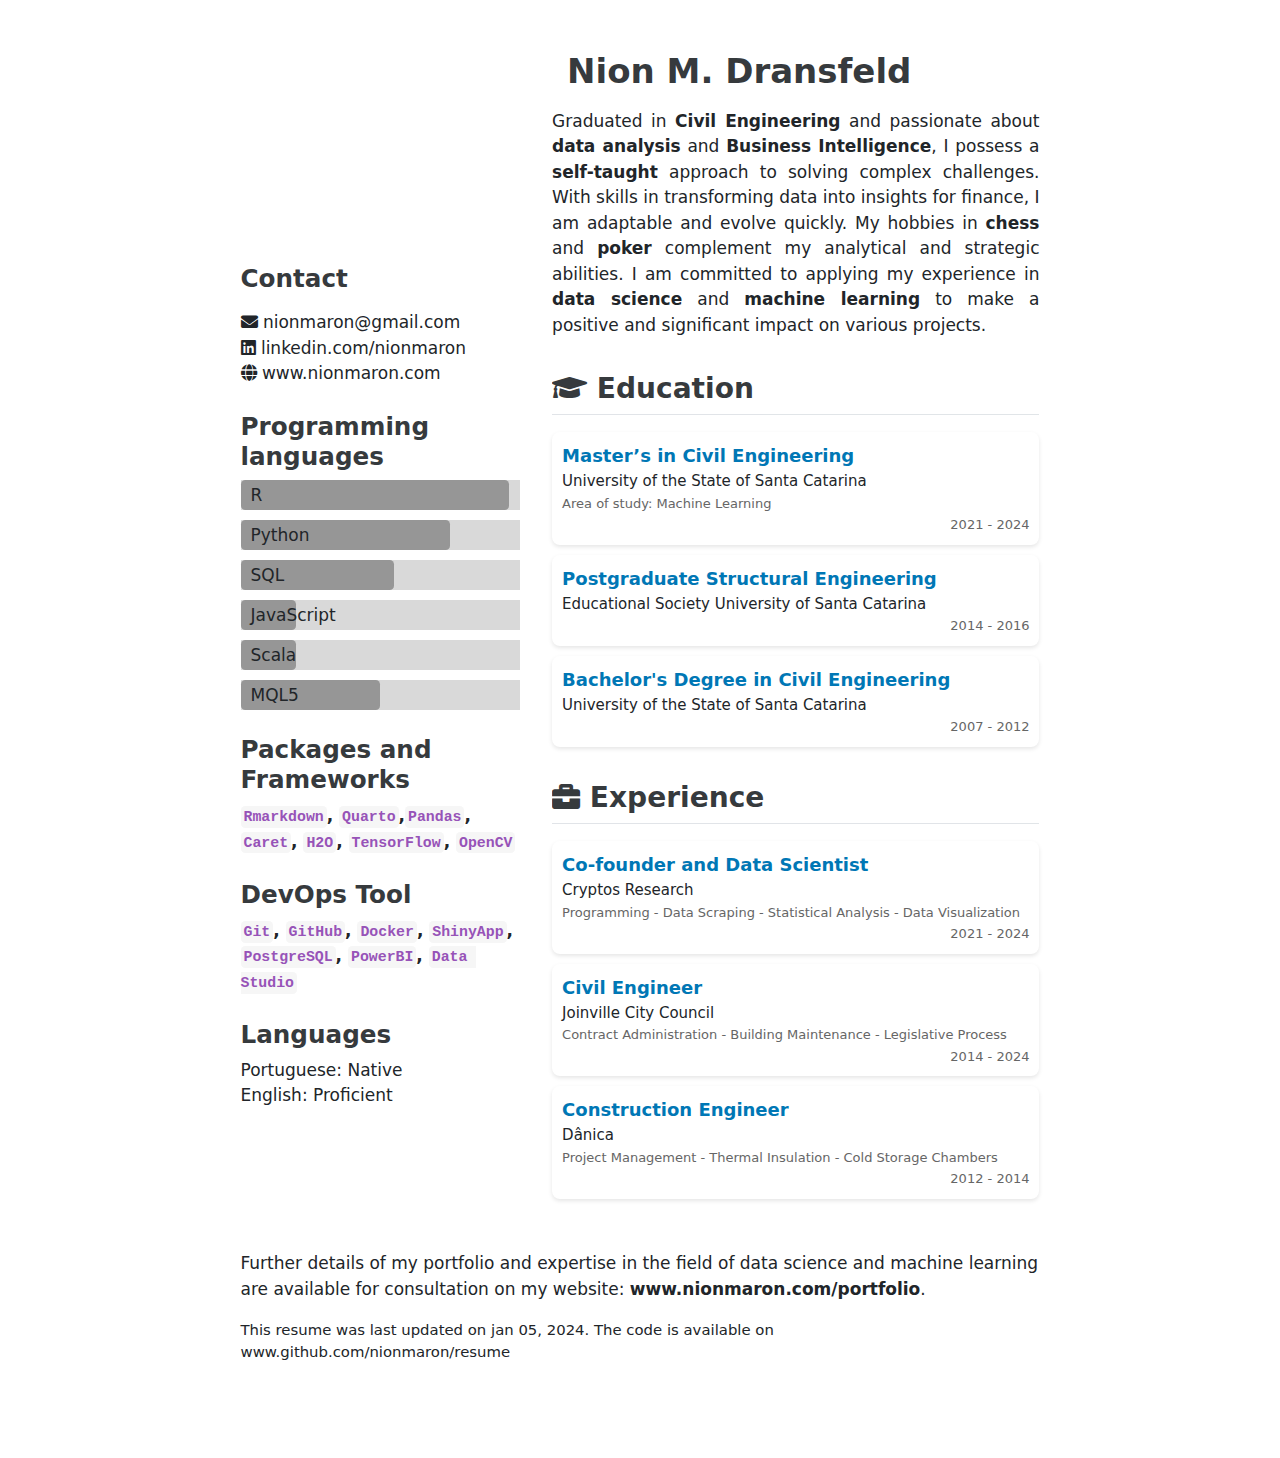
==== Resume-Data -Scientist.html @ 06f5cbb0 "nion-resume" ====
<!DOCTYPE html>
<html xmlns="http://www.w3.org/1999/xhtml" lang="en" xml:lang="en"><head>

<meta charset="utf-8">
<meta name="generator" content="quarto-1.3.353">

<meta name="viewport" content="width=device-width, initial-scale=1.0, user-scalable=yes">


<title>resume-data--scientist</title>
<style>
code{white-space: pre-wrap;}
span.smallcaps{font-variant: small-caps;}
div.columns{display: flex; gap: min(4vw, 1.5em);}
div.column{flex: auto; overflow-x: auto;}
div.hanging-indent{margin-left: 1.5em; text-indent: -1.5em;}
ul.task-list{list-style: none;}
ul.task-list li input[type="checkbox"] {
  width: 0.8em;
  margin: 0 0.8em 0.2em -1em; /* quarto-specific, see https://github.com/quarto-dev/quarto-cli/issues/4556 */ 
  vertical-align: middle;
}
</style>


<script src="Resume-Data -Scientist_files/libs/clipboard/clipboard.min.js"></script>
<script src="Resume-Data -Scientist_files/libs/quarto-html/quarto.js"></script>
<script src="Resume-Data -Scientist_files/libs/quarto-html/popper.min.js"></script>
<script src="Resume-Data -Scientist_files/libs/quarto-html/tippy.umd.min.js"></script>
<script src="Resume-Data -Scientist_files/libs/quarto-html/anchor.min.js"></script>
<link href="Resume-Data -Scientist_files/libs/quarto-html/tippy.css" rel="stylesheet">
<link href="Resume-Data -Scientist_files/libs/quarto-html/quarto-syntax-highlighting.css" rel="stylesheet" id="quarto-text-highlighting-styles">
<script src="Resume-Data -Scientist_files/libs/bootstrap/bootstrap.min.js"></script>
<link href="Resume-Data -Scientist_files/libs/bootstrap/bootstrap-icons.css" rel="stylesheet">
<link href="Resume-Data -Scientist_files/libs/bootstrap/bootstrap.min.css" rel="stylesheet" id="quarto-bootstrap" data-mode="light">


</head>

<body class="fullcontent">

<div id="quarto-content" class="page-columns page-rows-contents page-layout-article">

<main class="content" id="quarto-document-content">



<div class="columns">
<div class="column" style="width:35%;">
<style>
/* Style for the image */
.img-container {
  width: 200px; /* Initial width */
  overflow: hidden; /* Hide the overflow */
  opacity: 0; /* Start with the image invisible */
  transition: opacity 2s ease-in, transform 0.5s ease; /* Transition for fade-in and hover */
}

/* Fade-in effect when the page loads */
.img-container img {
  width: 100%; /* Make image fill the container */
  transition: transform 0.5s ease; /* Smooth transition for hover effect */
}

/* Hover effect */
.img-container:hover {
  transform: scale(1.1); /* Increase size to 110% when hovered */
}

/* Keyframes for fade-in animation */
@keyframes fadeIn {
    from { opacity: 0; }
    to { opacity: 1; }
}

/* Apply the animation to the image container */
.img-container {
    animation: fadeIn 2s ease-in forwards; /* Apply the fade-in effect on load */
}

</style>
<p><a href="https://nionmaron.com/"></a></p><a href="https://nionmaron.com/">
<div class="img-container">
<p><img src="images/profile.png" alt="Descriptive Alt Text"></p>
</div>
</a><p><a href="https://nionmaron.com/"></a></p>
<section id="contact" class="level3">
<h3 class="anchored" data-anchor-id="contact">Contact</h3>
<p><link rel="stylesheet" href="https://cdnjs.cloudflare.com/ajax/libs/font-awesome/5.15.4/css/all.min.css"></p>
<style>
.contact-item a {
  text-decoration: none;  /* Remove o sublinhado */
  color: inherit;         /* A cor do link será a mesma do texto circundante */
}
</style>
<div class="contact-item">
<p><i class="fas fa-envelope icon"></i> <a href="mailto:nionmaron@gmail.com">nionmaron@gmail.com</a> <br> <i class="fab fa-linkedin icon"></i> <a href="https://www.linkedin.com/in/nionmaron/" target="_blank">linkedin.com/nionmaron</a> <br> <i class="fas fa-globe icon"></i> <a href="http://www.nionmaron.com" target="_blank">www.nionmaron.com</a> <br></p>
</div>
</section>
<section id="skills" class="level3">
<h3 class="anchored" data-anchor-id="skills">Programming languages</h3>
<style>
/* Add some styling to the skill-bar */
.skill-bar {
  width: 100%; /* Full width of the container */
  background-color: #d9d9d9; /* Light grey background color of the bar */
  position: relative; /* Set position relative for absolute positioning inside */
  height: 30px; /* Fixed height for the bar */
  margin-bottom: 10px; /* Space between bars */
}

/* The actual bar */
.progress {
  background-color: #969696; /* Green color of the progressing bar */
  width: 0%; /* Start width at 0% to ensure left to right fill */
  height: 100%; /* Full height of its container */
  transition: width 2s ease; /* Smooth transition for the width */
  position: absolute; /* Position the bar */
}

/* Text to display over the bar */
.progress-text {
  position: absolute; /* Position the text over the bar */
  left: 10px; /* Small space from the left */
  line-height: 30px; /* Align vertically */
  /*font-weight: bold;  Make the text bold */
  z-index: 1; /* Bring text in front of the bar */
}
</style>
<!-- Skill Bars -->
<div class="skill-bar">
<div class="progress" data-width="96">

</div>
<div class="progress-text">
<p>R</p>
</div>
</div>
<div class="skill-bar">
<div class="progress" data-width="75">

</div>
<div class="progress-text">
<p>Python</p>
</div>
</div>
<div class="skill-bar">
<div class="progress" data-width="55">

</div>
<div class="progress-text">
<p>SQL</p>
</div>
</div>
<div class="skill-bar">
<div class="progress" data-width="20">

</div>
<div class="progress-text">
<p>JavaScript</p>
</div>
</div>
<div class="skill-bar">
<div class="progress" data-width="20">

</div>
<div class="progress-text">
<p>Scala</p>
</div>
</div>
<div class="skill-bar">
<div class="progress" data-width="50">

</div>
<div class="progress-text">
<p>MQL5</p>
</div>
</div>
<!-- Add more skill bars as needed -->
<script>
// Use JavaScript to animate the width of the progress bars
window.onload = function() {
  var elems = document.querySelectorAll('.progress');
  for(var i = 0; i < elems.length; i++) {
    // Retrieve the target width from the data attribute
    var targetWidth = elems[i].getAttribute('data-width') + '%';
    // Animate the width from 0% to the target width
    elems[i].style.width = targetWidth;
  }
}
</script>
</section>
<section id="packages-and-frameworks" class="level3">
<h3 class="anchored" data-anchor-id="packages-and-frameworks">Packages and Frameworks</h3>
<p><strong><code>Rmarkdown</code>, <code>Quarto</code>,<code>Pandas</code>, <code>Caret</code>, <code>H2O</code>, <code>TensorFlow</code>, <code>OpenCV</code></strong></p>
</section>
<section id="devops-tool" class="level3">
<h3 class="anchored" data-anchor-id="devops-tool">DevOps Tool</h3>
<p><strong><code>Git</code>, <code>GitHub</code>, <code>Docker</code>, <code>ShinyApp</code>, <code>PostgreSQL</code>, <code>PowerBI</code>, <code>Data Studio</code></strong></p>
</section>
<section id="languages" class="level3">
<h3 class="anchored" data-anchor-id="languages">Languages</h3>
<p>Portuguese: Native <br> English: Proficient</p>
</section>
</div><div class="column" style="width:4%;">

</div><div class="column" style="width:61%;">
<section id="nion-m.-dransfeld" class="level1">
<h1><span class="highlight"><strong>Nion M. Dransfeld</strong></span></h1>
<div style="text-align: justify">

<style>
.highlight {
  animation: fadeBackground 100s forwards; /* Animar por 5 segundos e manter o estado final */
  display: inline; /* Manter o comportamento de texto */
  padding: 5px 10px; /* 5px de espaço vertical e 10px de espaço horizontal */
  margin: 0 5px; /* Espaço adicional nas laterais para separar do resto do texto */
  border-radius: 5px; /* Borda arredondada com um raio de 5px */
}

@keyframes fadeBackground {
  from {background-color: transparent;}
  to {background-color: #b3daff;} /* Um tom de azul claro e moderno */
}

</style>

<p>Graduated in <strong>Civil Engineering</strong> and passionate about <strong>data analysis</strong> and <strong>Business Intelligence</strong>, I possess a <strong>self-taught</strong> approach to solving complex challenges. With skills in transforming data into insights for finance, I am adaptable and evolve quickly. My hobbies in <strong>chess</strong> and <strong>poker</strong> complement my analytical and strategic abilities. I am committed to applying my experience in <strong>data science</strong> and <strong>machine learning</strong> to make a positive and significant impact on various projects.</p>
</div>
<section id="education" class="level2">
<h2 class="anchored" data-anchor-id="education"><i class="fas fa-graduation-cap"></i> Education</h2>



<meta charset="UTF-8">
<meta name="viewport" content="width=device-width, initial-scale=1.0">
<title>Education Blocks</title>
<style>

  .education-block {
    background: transparent; /* Set the background to transparent */
    border-radius: 8px;
    box-shadow: 0 2px 4px rgba(0,0,0,0.1);
    margin-bottom: 10px; /* Further reduced margin */
    padding: 10px; /* Further reduced padding */
    display: flex;
    flex-direction: column;
    transition: background-color 0.3s; /* Smooth transition for hover effect */
  }

  .education-block:hover {
    background-color: #f9f9f9; /* Background color on hover */
    cursor: pointer; /* Change cursor to indicate clickable */
  }

  .title {
    font-size: 18px;
    font-weight: bold;
    color: #0077B5;
    margin-bottom: 1px; /* Further reduced margin */
  }

  .institution {
    font-size: 15px;
    margin-bottom: 1px; /* Further reduced margin */
    display: flex;
    align-items: center; /* Align the icon and text vertically */
  }

  .location {
    font-size: 13px;
    color: #666;
    display: flex;
    align-items: center; /* Align the icon and text vertically */
    margin-bottom: 2px; /* Further reduced margin */
  }

  .location-icon {
    font-size: 16px; /* Adjust size as needed */
    color: #0077B5; /* Or any other color you prefer */
    margin-right: 5px; /* Space between icon and text */
  }

  .period {
    font-size: 13px;
    color: #666;
    text-align: right;
    margin-top: auto; /* Keeps the period at the bottom */
  }

  @media screen and (max-width: 768px) {
    .education-block {
        padding: 8px; /* Even more reduced padding for small screens */
    }
  }
  .education-block-link {
  text-decoration: none; /* Remove o sublinhado dos links */
  color: inherit; /* Mantém a cor do texto igual ao resto do conteúdo */
  display: block; /* Faz o link se comportar como um bloco */
}

.education-block:hover {
  background-color: #f9f9f9; /* Cor de fundo no hover */
  /* Outras propriedades de estilo para hover */
}

/* Outros estilos permanecem inalterados */

  
</style>



<a href="https://www.udesc.br/international/colleges" target="_blank" rel="noopener noreferrer" class="education-block-link">
  <div class="education-block">
    <div class="title">Master’s in Civil Engineering</div>
    <div class="institution">
      University of the State of Santa Catarina
    </div>
    <div class="location">Area of study: Machine Learning</div>
    <div class="period">2021 - 2024</div>
  </div>
</a>

<a href="https://www.unisociesc.com.br/" target="_blank" rel="noopener noreferrer" class="education-block-link">
  <div class="education-block">
    <div class="title">Postgraduate Structural Engineering</div>
    <div class="institution">
      Educational Society University of Santa Catarina
    </div>
    <div class="period">2014 - 2016</div>
  </div>
</a>

<a href="https://www.udesc.br/international/colleges/graduate" target="_blank" rel="noopener noreferrer" class="education-block-link">
  <div class="education-block">
    <div class="title">Bachelor's Degree in Civil Engineering</div>
    <div class="institution">
      University of the State of Santa Catarina
    </div>
    <div class="period">2007 - 2012</div>
  </div>
</a>



</section>
<section id="experience" class="level2">
<h2 class="anchored" data-anchor-id="experience"><i class="fas fa-briefcase"></i> Experience</h2>

<a href="https://cryptosresearch.com/" target="_blank" rel="noopener noreferrer" class="education-block-link">
  <div class="education-block">
    <div class="title">Co-founder and Data Scientist</div>
    <div class="institution">
      Cryptos Research 
    </div>
     <div class="location">Programming - Data Scraping - Statistical Analysis - Data Visualization</div>
    <div class="period">2021 - 2024</div>
  </div>
</a>

<a href="https://camara.joinville.br/" target="_blank" rel="noopener noreferrer" class="education-block-link">
  <div class="education-block">
    <div class="title">Civil Engineer</div>
    <div class="institution">
      Joinville City Council
    </div>
     <div class="location">Contract Administration - Building Maintenance - Legislative Process </div>
    <div class="period">2014 - 2024</div>
  </div>
</a>
<a href="https://danica.com.br/en" target="_blank" rel="noopener noreferrer" class="education-block-link">
  <div class="education-block">
    <div class="title">Construction Engineer</div>
    <div class="institution">
      Dânica 
    </div>
     <div class="location">Project Management - Thermal Insulation - Cold Storage Chambers </div>
    <div class="period">2012 - 2014</div>
  </div>
</a>

</section>
</section>
</div>
</div>
<p><br></p>
<div class="contact-item">
<p>Further details of my portfolio and expertise in the field of data science and machine learning are available for consultation on my website: <a href="https://nionmaron.com/portfolio"><strong>www.nionmaron.com/portfolio</strong></a>.</p>
<p class="small">
This resume was last updated on jan 05, 2024. The code is available on <a href="https://github.com/nionmaron/resume">www.github.com/nionmaron/resume</a>
</p>
</div>

</main>
<!-- /main column -->
<script id="quarto-html-after-body" type="application/javascript">
window.document.addEventListener("DOMContentLoaded", function (event) {
  const toggleBodyColorMode = (bsSheetEl) => {
    const mode = bsSheetEl.getAttribute("data-mode");
    const bodyEl = window.document.querySelector("body");
    if (mode === "dark") {
      bodyEl.classList.add("quarto-dark");
      bodyEl.classList.remove("quarto-light");
    } else {
      bodyEl.classList.add("quarto-light");
      bodyEl.classList.remove("quarto-dark");
    }
  }
  const toggleBodyColorPrimary = () => {
    const bsSheetEl = window.document.querySelector("link#quarto-bootstrap");
    if (bsSheetEl) {
      toggleBodyColorMode(bsSheetEl);
    }
  }
  toggleBodyColorPrimary();  
  const icon = "";
  const anchorJS = new window.AnchorJS();
  anchorJS.options = {
    placement: 'right',
    icon: icon
  };
  anchorJS.add('.anchored');
  const isCodeAnnotation = (el) => {
    for (const clz of el.classList) {
      if (clz.startsWith('code-annotation-')) {                     
        return true;
      }
    }
    return false;
  }
  const clipboard = new window.ClipboardJS('.code-copy-button', {
    text: function(trigger) {
      const codeEl = trigger.previousElementSibling.cloneNode(true);
      for (const childEl of codeEl.children) {
        if (isCodeAnnotation(childEl)) {
          childEl.remove();
        }
      }
      return codeEl.innerText;
    }
  });
  clipboard.on('success', function(e) {
    // button target
    const button = e.trigger;
    // don't keep focus
    button.blur();
    // flash "checked"
    button.classList.add('code-copy-button-checked');
    var currentTitle = button.getAttribute("title");
    button.setAttribute("title", "Copied!");
    let tooltip;
    if (window.bootstrap) {
      button.setAttribute("data-bs-toggle", "tooltip");
      button.setAttribute("data-bs-placement", "left");
      button.setAttribute("data-bs-title", "Copied!");
      tooltip = new bootstrap.Tooltip(button, 
        { trigger: "manual", 
          customClass: "code-copy-button-tooltip",
          offset: [0, -8]});
      tooltip.show();    
    }
    setTimeout(function() {
      if (tooltip) {
        tooltip.hide();
        button.removeAttribute("data-bs-title");
        button.removeAttribute("data-bs-toggle");
        button.removeAttribute("data-bs-placement");
      }
      button.setAttribute("title", currentTitle);
      button.classList.remove('code-copy-button-checked');
    }, 1000);
    // clear code selection
    e.clearSelection();
  });
  function tippyHover(el, contentFn) {
    const config = {
      allowHTML: true,
      content: contentFn,
      maxWidth: 500,
      delay: 100,
      arrow: false,
      appendTo: function(el) {
          return el.parentElement;
      },
      interactive: true,
      interactiveBorder: 10,
      theme: 'quarto',
      placement: 'bottom-start'
    };
    window.tippy(el, config); 
  }
  const noterefs = window.document.querySelectorAll('a[role="doc-noteref"]');
  for (var i=0; i<noterefs.length; i++) {
    const ref = noterefs[i];
    tippyHover(ref, function() {
      // use id or data attribute instead here
      let href = ref.getAttribute('data-footnote-href') || ref.getAttribute('href');
      try { href = new URL(href).hash; } catch {}
      const id = href.replace(/^#\/?/, "");
      const note = window.document.getElementById(id);
      return note.innerHTML;
    });
  }
      let selectedAnnoteEl;
      const selectorForAnnotation = ( cell, annotation) => {
        let cellAttr = 'data-code-cell="' + cell + '"';
        let lineAttr = 'data-code-annotation="' +  annotation + '"';
        const selector = 'span[' + cellAttr + '][' + lineAttr + ']';
        return selector;
      }
      const selectCodeLines = (annoteEl) => {
        const doc = window.document;
        const targetCell = annoteEl.getAttribute("data-target-cell");
        const targetAnnotation = annoteEl.getAttribute("data-target-annotation");
        const annoteSpan = window.document.querySelector(selectorForAnnotation(targetCell, targetAnnotation));
        const lines = annoteSpan.getAttribute("data-code-lines").split(",");
        const lineIds = lines.map((line) => {
          return targetCell + "-" + line;
        })
        let top = null;
        let height = null;
        let parent = null;
        if (lineIds.length > 0) {
            //compute the position of the single el (top and bottom and make a div)
            const el = window.document.getElementById(lineIds[0]);
            top = el.offsetTop;
            height = el.offsetHeight;
            parent = el.parentElement.parentElement;
          if (lineIds.length > 1) {
            const lastEl = window.document.getElementById(lineIds[lineIds.length - 1]);
            const bottom = lastEl.offsetTop + lastEl.offsetHeight;
            height = bottom - top;
          }
          if (top !== null && height !== null && parent !== null) {
            // cook up a div (if necessary) and position it 
            let div = window.document.getElementById("code-annotation-line-highlight");
            if (div === null) {
              div = window.document.createElement("div");
              div.setAttribute("id", "code-annotation-line-highlight");
              div.style.position = 'absolute';
              parent.appendChild(div);
            }
            div.style.top = top - 2 + "px";
            div.style.height = height + 4 + "px";
            let gutterDiv = window.document.getElementById("code-annotation-line-highlight-gutter");
            if (gutterDiv === null) {
              gutterDiv = window.document.createElement("div");
              gutterDiv.setAttribute("id", "code-annotation-line-highlight-gutter");
              gutterDiv.style.position = 'absolute';
              const codeCell = window.document.getElementById(targetCell);
              const gutter = codeCell.querySelector('.code-annotation-gutter');
              gutter.appendChild(gutterDiv);
            }
            gutterDiv.style.top = top - 2 + "px";
            gutterDiv.style.height = height + 4 + "px";
          }
          selectedAnnoteEl = annoteEl;
        }
      };
      const unselectCodeLines = () => {
        const elementsIds = ["code-annotation-line-highlight", "code-annotation-line-highlight-gutter"];
        elementsIds.forEach((elId) => {
          const div = window.document.getElementById(elId);
          if (div) {
            div.remove();
          }
        });
        selectedAnnoteEl = undefined;
      };
      // Attach click handler to the DT
      const annoteDls = window.document.querySelectorAll('dt[data-target-cell]');
      for (const annoteDlNode of annoteDls) {
        annoteDlNode.addEventListener('click', (event) => {
          const clickedEl = event.target;
          if (clickedEl !== selectedAnnoteEl) {
            unselectCodeLines();
            const activeEl = window.document.querySelector('dt[data-target-cell].code-annotation-active');
            if (activeEl) {
              activeEl.classList.remove('code-annotation-active');
            }
            selectCodeLines(clickedEl);
            clickedEl.classList.add('code-annotation-active');
          } else {
            // Unselect the line
            unselectCodeLines();
            clickedEl.classList.remove('code-annotation-active');
          }
        });
      }
  const findCites = (el) => {
    const parentEl = el.parentElement;
    if (parentEl) {
      const cites = parentEl.dataset.cites;
      if (cites) {
        return {
          el,
          cites: cites.split(' ')
        };
      } else {
        return findCites(el.parentElement)
      }
    } else {
      return undefined;
    }
  };
  var bibliorefs = window.document.querySelectorAll('a[role="doc-biblioref"]');
  for (var i=0; i<bibliorefs.length; i++) {
    const ref = bibliorefs[i];
    const citeInfo = findCites(ref);
    if (citeInfo) {
      tippyHover(citeInfo.el, function() {
        var popup = window.document.createElement('div');
        citeInfo.cites.forEach(function(cite) {
          var citeDiv = window.document.createElement('div');
          citeDiv.classList.add('hanging-indent');
          citeDiv.classList.add('csl-entry');
          var biblioDiv = window.document.getElementById('ref-' + cite);
          if (biblioDiv) {
            citeDiv.innerHTML = biblioDiv.innerHTML;
          }
          popup.appendChild(citeDiv);
        });
        return popup.innerHTML;
      });
    }
  }
});
</script>
</div> <!-- /content -->



</body></html>
---- Resume-Data -Scientist_files/libs/quarto-html/tippy.css ----
.tippy-box[data-animation=fade][data-state=hidden]{opacity:0}[data-tippy-root]{max-width:calc(100vw - 10px)}.tippy-box{position:relative;background-color:#333;color:#fff;border-radius:4px;font-size:14px;line-height:1.4;white-space:normal;outline:0;transition-property:transform,visibility,opacity}.tippy-box[data-placement^=top]>.tippy-arrow{bottom:0}.tippy-box[data-placement^=top]>.tippy-arrow:before{bottom:-7px;left:0;border-width:8px 8px 0;border-top-color:initial;transform-origin:center top}.tippy-box[data-placement^=bottom]>.tippy-arrow{top:0}.tippy-box[data-placement^=bottom]>.tippy-arrow:before{top:-7px;left:0;border-width:0 8px 8px;border-bottom-color:initial;transform-origin:center bottom}.tippy-box[data-placement^=left]>.tippy-arrow{right:0}.tippy-box[data-placement^=left]>.tippy-arrow:before{border-width:8px 0 8px 8px;border-left-color:initial;right:-7px;transform-origin:center left}.tippy-box[data-placement^=right]>.tippy-arrow{left:0}.tippy-box[data-placement^=right]>.tippy-arrow:before{left:-7px;border-width:8px 8px 8px 0;border-right-color:initial;transform-origin:center right}.tippy-box[data-inertia][data-state=visible]{transition-timing-function:cubic-bezier(.54,1.5,.38,1.11)}.tippy-arrow{width:16px;height:16px;color:#333}.tippy-arrow:before{content:"";position:absolute;border-color:transparent;border-style:solid}.tippy-content{position:relative;padding:5px 9px;z-index:1}
---- Resume-Data -Scientist_files/libs/quarto-html/quarto-syntax-highlighting.css ----
/* quarto syntax highlight colors */
:root {
  --quarto-hl-ot-color: #003B4F;
  --quarto-hl-at-color: #657422;
  --quarto-hl-ss-color: #20794D;
  --quarto-hl-an-color: #5E5E5E;
  --quarto-hl-fu-color: #4758AB;
  --quarto-hl-st-color: #20794D;
  --quarto-hl-cf-color: #003B4F;
  --quarto-hl-op-color: #5E5E5E;
  --quarto-hl-er-color: #AD0000;
  --quarto-hl-bn-color: #AD0000;
  --quarto-hl-al-color: #AD0000;
  --quarto-hl-va-color: #111111;
  --quarto-hl-bu-color: inherit;
  --quarto-hl-ex-color: inherit;
  --quarto-hl-pp-color: #AD0000;
  --quarto-hl-in-color: #5E5E5E;
  --quarto-hl-vs-color: #20794D;
  --quarto-hl-wa-color: #5E5E5E;
  --quarto-hl-do-color: #5E5E5E;
  --quarto-hl-im-color: #00769E;
  --quarto-hl-ch-color: #20794D;
  --quarto-hl-dt-color: #AD0000;
  --quarto-hl-fl-color: #AD0000;
  --quarto-hl-co-color: #5E5E5E;
  --quarto-hl-cv-color: #5E5E5E;
  --quarto-hl-cn-color: #8f5902;
  --quarto-hl-sc-color: #5E5E5E;
  --quarto-hl-dv-color: #AD0000;
  --quarto-hl-kw-color: #003B4F;
}

/* other quarto variables */
:root {
  --quarto-font-monospace: SFMono-Regular, Menlo, Monaco, Consolas, "Liberation Mono", "Courier New", monospace;
}

pre > code.sourceCode > span {
  color: #003B4F;
}

code span {
  color: #003B4F;
}

code.sourceCode > span {
  color: #003B4F;
}

div.sourceCode,
div.sourceCode pre.sourceCode {
  color: #003B4F;
}

code span.ot {
  color: #003B4F;
  font-style: inherit;
}

code span.at {
  color: #657422;
  font-style: inherit;
}

code span.ss {
  color: #20794D;
  font-style: inherit;
}

code span.an {
  color: #5E5E5E;
  font-style: inherit;
}

code span.fu {
  color: #4758AB;
  font-style: inherit;
}

code span.st {
  color: #20794D;
  font-style: inherit;
}

code span.cf {
  color: #003B4F;
  font-style: inherit;
}

code span.op {
  color: #5E5E5E;
  font-style: inherit;
}

code span.er {
  color: #AD0000;
  font-style: inherit;
}

code span.bn {
  color: #AD0000;
  font-style: inherit;
}

code span.al {
  color: #AD0000;
  font-style: inherit;
}

code span.va {
  color: #111111;
  font-style: inherit;
}

code span.bu {
  font-style: inherit;
}

code span.ex {
  font-style: inherit;
}

code span.pp {
  color: #AD0000;
  font-style: inherit;
}

code span.in {
  color: #5E5E5E;
  font-style: inherit;
}

code span.vs {
  color: #20794D;
  font-style: inherit;
}

code span.wa {
  color: #5E5E5E;
  font-style: italic;
}

code span.do {
  color: #5E5E5E;
  font-style: italic;
}

code span.im {
  color: #00769E;
  font-style: inherit;
}

code span.ch {
  color: #20794D;
  font-style: inherit;
}

code span.dt {
  color: #AD0000;
  font-style: inherit;
}

code span.fl {
  color: #AD0000;
  font-style: inherit;
}

code span.co {
  color: #5E5E5E;
  font-style: inherit;
}

code span.cv {
  color: #5E5E5E;
  font-style: italic;
}

code span.cn {
  color: #8f5902;
  font-style: inherit;
}

code span.sc {
  color: #5E5E5E;
  font-style: inherit;
}

code span.dv {
  color: #AD0000;
  font-style: inherit;
}

code span.kw {
  color: #003B4F;
  font-style: inherit;
}

.prevent-inlining {
  content: "</";
}

/*# sourceMappingURL=debc5d5d77c3f9108843748ff7464032.css.map */
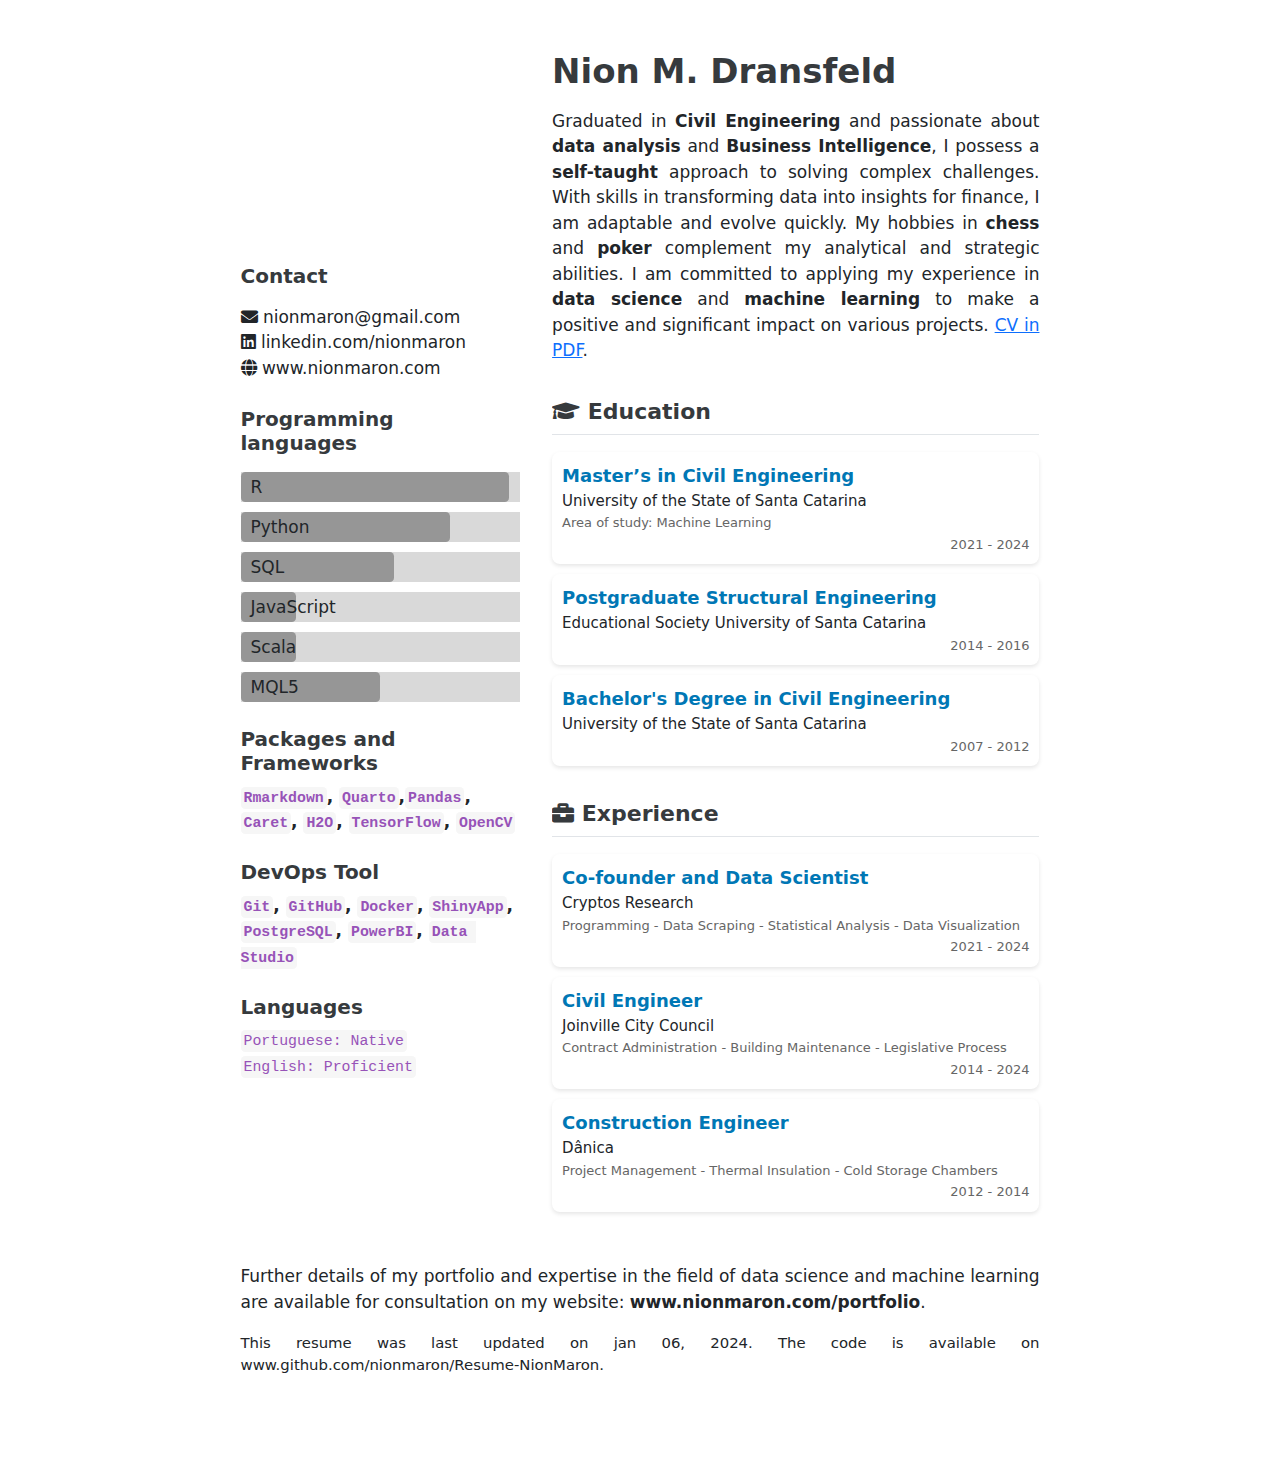
==== commit b0f522dd: "Print-Specific Modifications" ====
--- a/Resume-Data -Scientist.html
+++ b/Resume-Data -Scientist.html
@@ -48,6 +48,16 @@
 <div class="columns">
 <div class="column" style="width:35%;">
 <style>
+h2 {
+  font-size: 22px; /* Diminui o tamanho da letra */
+  font-weight: bold; /* Deixa o texto em negrito */
+}
+
+h3 {
+  font-size: 20px; /* Diminui o tamanho da letra */
+  font-weight: bold; /* Deixa o texto em negrito */
+}
+
 /* Style for the image */
 .img-container {
   width: 200px; /* Initial width */
@@ -81,7 +91,7 @@
 </style>
 <p><a href="https://nionmaron.com/"></a></p><a href="https://nionmaron.com/">
 <div class="img-container">
-<p><img src="images/profile.png" alt="Descriptive Alt Text"></p>
+<p><img src="images/profile.png" alt="Nion Maron"></p>
 </div>
 </a><p><a href="https://nionmaron.com/"></a></p>
 <section id="contact" class="level3">
@@ -99,6 +109,7 @@
 </section>
 <section id="skills" class="level3">
 <h3 class="anchored" data-anchor-id="skills">Programming languages</h3>
+<p><span class="visible-in-print"><strong><code>R</code></strong>, <strong><code>Python</code></strong>, <strong><code>SQL</code></strong>, <code>JavaScript</code>, <code>Scala</code>,<code>MQL5</code></span></p>
 <style>
 /* Add some styling to the skill-bar */
 .skill-bar {
@@ -128,6 +139,7 @@
 }
 </style>
 <!-- Skill Bars -->
+<div class="hide-in-print">
 <div class="skill-bar">
 <div class="progress" data-width="96">
 
@@ -174,6 +186,7 @@
 </div>
 <div class="progress-text">
 <p>MQL5</p>
+</div>
 </div>
 </div>
 <!-- Add more skill bars as needed -->
@@ -200,13 +213,13 @@
 </section>
 <section id="languages" class="level3">
 <h3 class="anchored" data-anchor-id="languages">Languages</h3>
-<p>Portuguese: Native <br> English: Proficient</p>
+<p><code>Portuguese: Native</code> <br> <code>English: Proficient</code></p>
 </section>
 </div><div class="column" style="width:4%;">
 
 </div><div class="column" style="width:61%;">
 <section id="nion-m.-dransfeld" class="level1">
-<h1><span class="highlight"><strong>Nion M. Dransfeld</strong></span></h1>
+<h1><strong>Nion M. Dransfeld</strong></h1>
 <div style="text-align: justify">
 
 <style>
@@ -222,10 +235,30 @@
   from {background-color: transparent;}
   to {background-color: #b3daff;} /* Um tom de azul claro e moderno */
 }
+.print-only {
+    display: none; /* Esconde elementos específicos para impressão */
+  }
+  
+  
+.visible-in-print {
+  display: none; /* Esconde o texto na tela */
+}
+
+/* Estilos específicos para impressão */
+@media print {
+  .visible-in-print {
+    display: block; /* Mostra o texto na impressão */
+  }
+  
+
+  .hide-in-print {
+    display: none; /* Esconde elementos específicos para impressão */
+  }
+}
 
 </style>
 
-<p>Graduated in <strong>Civil Engineering</strong> and passionate about <strong>data analysis</strong> and <strong>Business Intelligence</strong>, I possess a <strong>self-taught</strong> approach to solving complex challenges. With skills in transforming data into insights for finance, I am adaptable and evolve quickly. My hobbies in <strong>chess</strong> and <strong>poker</strong> complement my analytical and strategic abilities. I am committed to applying my experience in <strong>data science</strong> and <strong>machine learning</strong> to make a positive and significant impact on various projects.</p>
+<p>Graduated in <strong>Civil Engineering</strong> and passionate about <strong>data analysis</strong> and <strong>Business Intelligence</strong>, I possess a <strong>self-taught</strong> approach to solving complex challenges. With skills in transforming data into insights for finance, I am adaptable and evolve quickly. My hobbies in <strong>chess</strong> and <strong>poker</strong> complement my analytical and strategic abilities. I am committed to applying my experience in <strong>data science</strong> and <strong>machine learning</strong> to make a positive and significant impact on various projects. <span class="hide-in-print"><a href="documents/NionMaron-Resume.pdf">CV in PDF</a>.</span></p>
 </div>
 <section id="education" class="level2">
 <h2 class="anchored" data-anchor-id="education"><i class="fas fa-graduation-cap"></i> Education</h2>
@@ -379,17 +412,18 @@
     <div class="period">2012 - 2014</div>
   </div>
 </a>
-
 </section>
 </section>
 </div>
 </div>
 <p><br></p>
+<div style="text-align: justify">
 <div class="contact-item">
 <p>Further details of my portfolio and expertise in the field of data science and machine learning are available for consultation on my website: <a href="https://nionmaron.com/portfolio"><strong>www.nionmaron.com/portfolio</strong></a>.</p>
 <p class="small">
-This resume was last updated on jan 05, 2024. The code is available on <a href="https://github.com/nionmaron/resume">www.github.com/nionmaron/resume</a>
+This resume was last updated on jan 06, 2024. The code is available on <a href="https://github.com/nionmaron/Resume-NionMaron">www.github.com/nionmaron/Resume-NionMaron</a>. <span class="visible-in-print">Visit the website <a href="https://nionmaron.com/CV">https://nionmaron.com/CV</a> to view the online version of the CV.</span>
 </p>
+</div>
 </div>
 
 </main>
